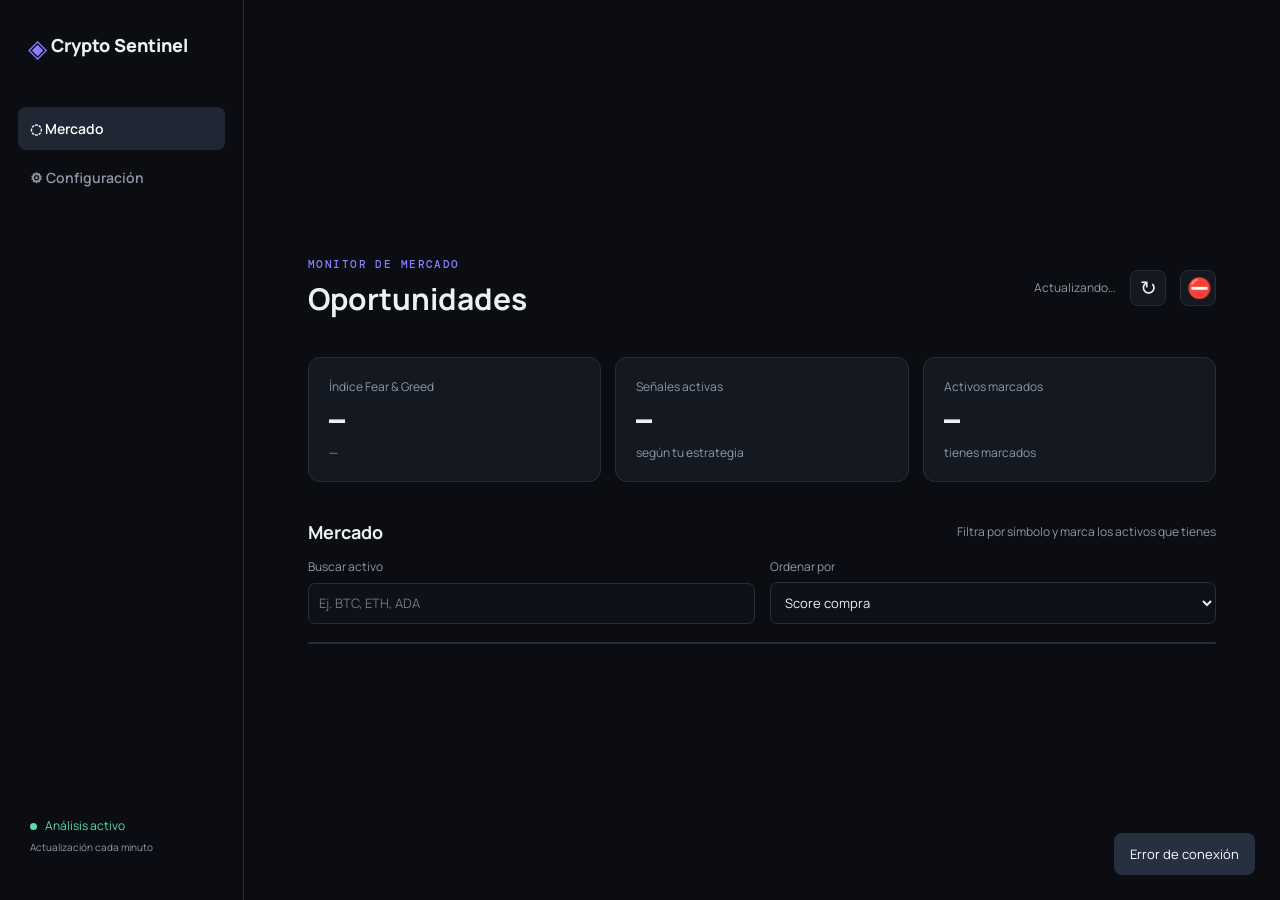
==== frontend/index.html @ e9bc93ee "Add files via upload" ====
<!doctype html>
<html lang="es"><head><meta charset="utf-8"><meta name="viewport" content="width=device-width,initial-scale=1"><title>Crypto Sentinel</title><link rel="preconnect" href="https://fonts.googleapis.com"><link rel="preconnect" href="https://fonts.gstatic.com" crossorigin><link href="https://fonts.googleapis.com/css2?family=DM+Mono:wght@400;500&family=Manrope:wght@400;500;600;700;800&display=swap" rel="stylesheet"><link rel="stylesheet" href="styles.css"></head>
<body><div class="shell"><aside><a class="brand" href="#"><span>◈</span> Crypto Sentinel</a><nav><button class="nav active" data-view="market">◌ Mercado</button><button class="nav" data-view="settings">⚙ Configuración</button></nav><div class="status"><i></i> Análisis activo<br><small>Actualización cada minuto</small></div></aside><main><header><div><p class="eyebrow">MONITOR DE MERCADO</p><h1 id="title">Oportunidades</h1></div><div class="header-right"><span id="updated">Actualizando…</span><button class="icon-btn" id="refresh" aria-label="Actualizar">↻</button><button class="icon-btn" id="stop-all" aria-label="Detener todo">⛔</button></div></header>
<section id="market" class="view active"><div class="overview"><article><span>Índice Fear & Greed</span><strong id="fear">—</strong><small id="fear-label">—</small></article><article><span>Señales activas</span><strong id="signals">—</strong><small>según tu estrategia</small></article><article><span>Activos marcados</span><strong id="owned-count">—</strong><small>tienes marcados</small></article></div><div class="section-line"><h2>Mercado</h2><span>Filtra por símbolo y marca los activos que tienes</span></div><div class="setting-grid" style="margin-bottom:18px;"><label>Buscar activo<input id="search-input" placeholder="Ej. BTC, ETH, ADA"></label><label>Ordenar por<select id="sort-select"><option value="scoreBuy">Score compra</option><option value="scoreSell">Score venta</option><option value="nameAsc">Nombre A→Z</option><option value="nameDesc">Nombre Z→A</option></select></label></div><div class="asset-list" id="asset-list"></div></section>
<section id="settings" class="view"><div class="settings-card"><h2>Estrategia y alertas</h2><form id="settings-form"><div class="setting-grid"><label>Score mínimo de compra<input name="buyThreshold" type="number" min="1" max="100"></label><label>Score mínimo de venta<input name="sellThreshold" type="number" min="1" max="100"></label><label>Perfil de riesgo<select name="risk"><option value="conservative">Conservador</option><option value="moderate">Moderado</option><option value="aggressive">Agresivo</option></select></label></div><h3>Pesos del modelo</h3><div id="weights" class="weight-grid"></div><label><input name="notificationsEnabled" type="checkbox"> Enviar notificaciones de señales</label><button class="primary" type="submit">Guardar configuración</button></form><div class="telegram-card"><h3>Telegram</h3><form id="telegram-token-form"><div class="setting-grid"><label>Token del bot<input name="token" id="telegram-token" type="password" placeholder="123456:ABC-DEF1234ghIkl-zyx57W2v1u123ew11"></label><label>Estado de Telegram<small id="telegram-status">No conectado</small></label></div><div class="setting-grid"><button class="primary" type="submit">Guardar token</button><button class="primary" type="button" id="pair-telegram">Vincular chat</button><button class="primary" type="button" id="test-telegram">Enviar prueba</button></div></form></div></div></section>
</main></div><dialog id="asset-dialog"><button class="close" data-close>×</button><div id="asset-detail"></div></dialog><div id="toast"></div><script src="charts.js"></script><script src="notifications.js"></script><script src="app.js"></script></body></html>
---- frontend/styles.css ----
﻿:root{--bg:#0b0d12;--panel:#141820;--line:#282e39;--text:#edf0f5;--muted:#8f98a7;--green:#57dbac;--red:#ff717c;--yellow:#ffcc66;--accent:#8c7dff}*{box-sizing:border-box}body{margin:0;background:var(--bg);color:var(--text);font-family:Manrope,system-ui,sans-serif}.shell{min-height:100vh;display:grid;grid-template-columns:244px 1fr}aside{padding:30px 18px;border-right:1px solid var(--line);display:flex;flex-direction:column}.brand{font-size:18px;font-weight:800;color:var(--text);text-decoration:none;margin:0 10px 42px}.brand span{color:var(--accent);font-size:25px;vertical-align:middle}nav{display:grid;gap:6px}.nav{background:none;border:0;border-radius:8px;padding:12px;text-align:left;color:var(--muted);font:600 14px Manrope;cursor:pointer}.nav:hover,.nav.active{background:#202634;color:#fff}.status{margin-top:auto;color:var(--green);font-size:12px;line-height:1.8;padding:12px}.status i{display:inline-block;width:7px;height:7px;border-radius:50%;background:var(--green);margin-right:6px}.status small{color:var(--muted)}main{max-width:1400px;width:100%;padding:40px 5vw;margin:auto}header,.header-right,.section-line{display:flex;align-items:center;justify-content:space-between}.eyebrow{color:var(--accent);font:500 11px 'DM Mono';letter-spacing:.13em;margin:0 0 7px}h1{font-size:30px;margin:0}h2{font-size:18px;margin:0}h3{margin:28px 0 14px;font-size:14px}.header-right{gap:14px;color:var(--muted);font-size:12px}.icon-btn,.close{color:var(--text);background:var(--panel);border:1px solid var(--line);border-radius:8px;font-size:20px;width:36px;height:36px;cursor:pointer}.overview{display:grid;grid-template-columns:repeat(3,1fr);gap:14px;margin:38px 0}.overview article,.settings-card,.holding{background:var(--panel);border:1px solid var(--line);border-radius:12px;padding:20px}.overview span,.overview small{display:block;color:var(--muted);font-size:12px}.overview strong{font:700 25px 'DM Mono';display:block;margin:11px 0 5px}.section-line{margin:28px 0 14px}.section-line>span{font-size:12px;color:var(--muted)}.asset-list{border:1px solid var(--line);border-radius:12px;overflow:hidden}.asset{display:grid;grid-template-columns:2fr 1.3fr 1fr 1fr 1fr 1fr;align-items:center;padding:18px 22px;border:0;border-bottom:1px solid var(--line);background:var(--panel);color:inherit;width:100%;text-align:left;cursor:pointer}.asset:last-child{border-bottom:0}.asset:hover{background:#1b202a}.asset .symbol{font-weight:800}.ticker{color:var(--muted);font:11px 'DM Mono';margin-left:8px}.label{display:block;color:var(--muted);font-size:10px;margin-bottom:5px}.mono{font-family:'DM Mono';font-size:13px}.positive{color:var(--green)}.negative{color:var(--red)}.score{display:inline-block;padding:5px 9px;border-radius:6px;font:500 12px 'DM Mono';background:#222936}.score.hot{background:#164434;color:var(--green)}.score.danger{background:#4c2028;color:#ff9aa2}.asset-checkbox{display:inline-flex;align-items:center;gap:8px;color:var(--muted);font-size:12px}.asset-checkbox input{width:auto;margin:0}.view{display:none}.view.active{display:block}.holdings{display:grid;gap:10px}.holding{display:grid;grid-template-columns:1.2fr repeat(4,1fr) auto;align-items:center;gap:12px}.holding b{font-family:'DM Mono'}.primary{background:var(--accent);border:0;border-radius:8px;color:#fff;padding:10px 15px;font:700 12px Manrope;cursor:pointer}.remove{background:none;border:0;color:var(--muted);cursor:pointer;font-size:18px}.settings-card{max-width:760px}.setting-grid,.weight-grid{display:grid;grid-template-columns:repeat(2,1fr);gap:15px}label{display:grid;gap:7px;color:var(--muted);font-size:12px}input,select{background:#0e1118;color:var(--text);border:1px solid var(--line);border-radius:7px;padding:10px;font:13px Manrope}.setting-grid label{margin-bottom:0}.telegram-card{margin-top:22px}.telegram-card h3{margin-bottom:14px}.telegram-card button{width:100%}.setting-grid:last-child button{width:100%}.weight-grid{grid-template-columns:repeat(3,1fr);margin-bottom:25px}.weight-grid label{text-transform:capitalize}dialog{background:var(--panel);color:var(--text);border:1px solid var(--line);border-radius:14px;padding:28px;width:min(720px,92vw)}dialog::backdrop{background:#000a}.close{float:right}.chart{width:100%;height:220px;background:#0e1118;border-radius:9px;margin:20px 0}.detail-grid{display:grid;grid-template-columns:repeat(3,1fr);gap:10px}.metric{background:#0e1118;border-radius:8px;padding:11px}.metric span{display:block;color:var(--muted);font-size:10px;margin-bottom:4px}.metric b{font:13px 'DM Mono'}dialog form{display:grid;gap:14px;max-width:420px;margin-top:20px}#toast{position:fixed;right:25px;bottom:25px;background:#263041;color:#fff;padding:12px 16px;border-radius:8px;transform:translateY(100px);transition:.25s;font-size:13px}@media(max-width:720px){.shell{display:block}aside{border:0;padding:18px;flex-direction:row;align-items:center}.brand{margin:0 auto 0 0}nav{display:flex}.nav{font-size:0;padding:9px}.nav:first-letter{font-size:15px}.status{display:none}main{padding:28px 18px}.overview{grid-template-columns:1fr;margin:25px 0}.asset{grid-template-columns:1.3fr 1fr 1fr 1fr;padding:14px}.asset .hide-mobile{display:none}.holding{grid-template-columns:1fr 1fr}.setting-grid,.weight-grid,.detail-grid{grid-template-columns:1fr 1fr}}
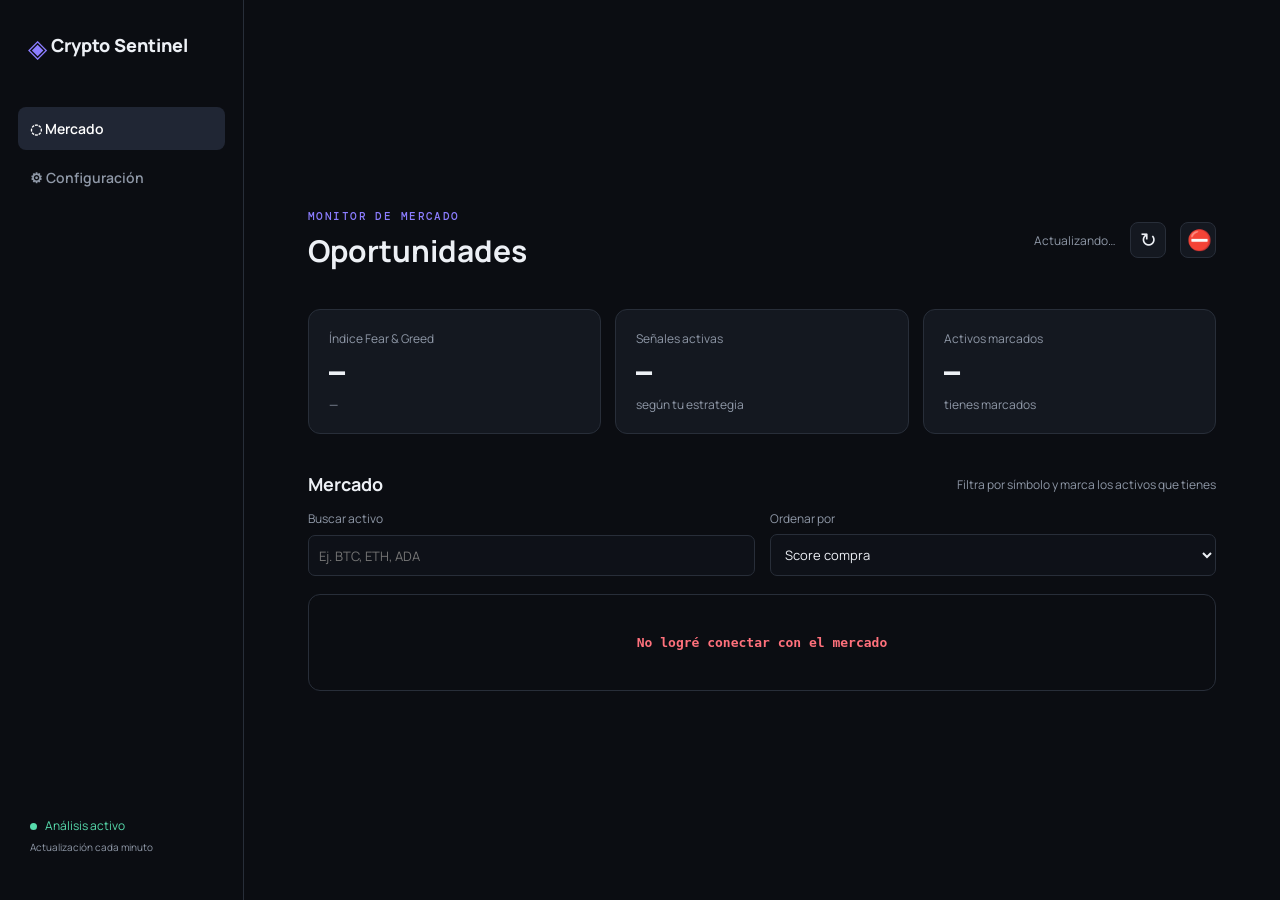
==== commit 6ec2317b: "Update index.html" ====
--- a/frontend/index.html
+++ b/frontend/index.html
@@ -3,4 +3,4 @@
 <body><div class="shell"><aside><a class="brand" href="#"><span>◈</span> Crypto Sentinel</a><nav><button class="nav active" data-view="market">◌ Mercado</button><button class="nav" data-view="settings">⚙ Configuración</button></nav><div class="status"><i></i> Análisis activo<br><small>Actualización cada minuto</small></div></aside><main><header><div><p class="eyebrow">MONITOR DE MERCADO</p><h1 id="title">Oportunidades</h1></div><div class="header-right"><span id="updated">Actualizando…</span><button class="icon-btn" id="refresh" aria-label="Actualizar">↻</button><button class="icon-btn" id="stop-all" aria-label="Detener todo">⛔</button></div></header>
 <section id="market" class="view active"><div class="overview"><article><span>Índice Fear & Greed</span><strong id="fear">—</strong><small id="fear-label">—</small></article><article><span>Señales activas</span><strong id="signals">—</strong><small>según tu estrategia</small></article><article><span>Activos marcados</span><strong id="owned-count">—</strong><small>tienes marcados</small></article></div><div class="section-line"><h2>Mercado</h2><span>Filtra por símbolo y marca los activos que tienes</span></div><div class="setting-grid" style="margin-bottom:18px;"><label>Buscar activo<input id="search-input" placeholder="Ej. BTC, ETH, ADA"></label><label>Ordenar por<select id="sort-select"><option value="scoreBuy">Score compra</option><option value="scoreSell">Score venta</option><option value="nameAsc">Nombre A→Z</option><option value="nameDesc">Nombre Z→A</option></select></label></div><div class="asset-list" id="asset-list"></div></section>
 <section id="settings" class="view"><div class="settings-card"><h2>Estrategia y alertas</h2><form id="settings-form"><div class="setting-grid"><label>Score mínimo de compra<input name="buyThreshold" type="number" min="1" max="100"></label><label>Score mínimo de venta<input name="sellThreshold" type="number" min="1" max="100"></label><label>Perfil de riesgo<select name="risk"><option value="conservative">Conservador</option><option value="moderate">Moderado</option><option value="aggressive">Agresivo</option></select></label></div><h3>Pesos del modelo</h3><div id="weights" class="weight-grid"></div><label><input name="notificationsEnabled" type="checkbox"> Enviar notificaciones de señales</label><button class="primary" type="submit">Guardar configuración</button></form><div class="telegram-card"><h3>Telegram</h3><form id="telegram-token-form"><div class="setting-grid"><label>Token del bot<input name="token" id="telegram-token" type="password" placeholder="123456:ABC-DEF1234ghIkl-zyx57W2v1u123ew11"></label><label>Estado de Telegram<small id="telegram-status">No conectado</small></label></div><div class="setting-grid"><button class="primary" type="submit">Guardar token</button><button class="primary" type="button" id="pair-telegram">Vincular chat</button><button class="primary" type="button" id="test-telegram">Enviar prueba</button></div></form></div></div></section>
-</main></div><dialog id="asset-dialog"><button class="close" data-close>×</button><div id="asset-detail"></div></dialog><div id="toast"></div><script src="charts.js"></script><script src="notifications.js"></script><script src="app.js"></script></body></html>
+</main></div><dialog id="asset-dialog"><button class="close" data-close>×</button><div id="asset-detail"></div></dialog><div id="toast"></div><script src="charts.js"></script><script src="notifications.js"></script><script src="app.js?v=2.0"></script></body></html>
